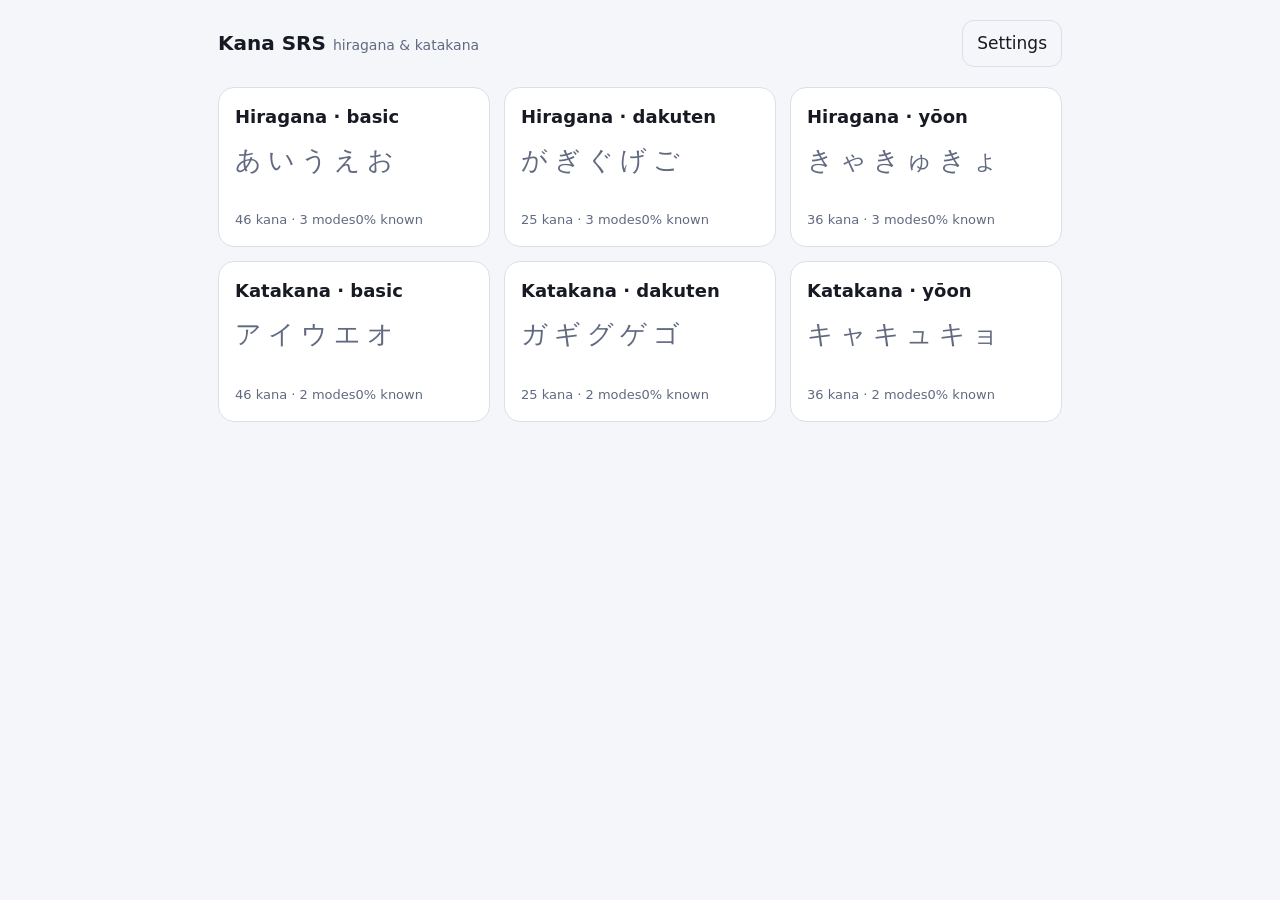
==== index.html @ 111c3815 "Kana SRS: offline hiragana/katakana drill app Standalone static page (no build step, no dependencies" ====
<!DOCTYPE html>
<!-- [MODULE] index | Page shell: screen containers, timer ring markup, script/style wiring, PWA hooks
     [IFACE] layer: presentation | in: nothing -> out: DOM nodes consumed by app.js | crosses: [browser DOM]
     [GRAPH] needs: [app-css, kana-data, srs, storage, app] | feeds: [browser-smoke] | group: presentation
     [STATE] stateless | persists: nothing | raises: nothing -->
<html lang="en">
<head>
  <meta charset="utf-8">
  <meta name="viewport" content="width=device-width, initial-scale=1, viewport-fit=cover">
  <meta name="theme-color" content="#11131a">
  <meta name="mobile-web-app-capable" content="yes">
  <title>Kana SRS</title>
  <link rel="manifest" href="manifest.webmanifest">
  <link rel="icon" href="icon.svg" type="image/svg+xml">
  <link rel="apple-touch-icon" href="icon.svg">
  <link rel="stylesheet" href="css/app.css">
</head>
<body>
<div class="app">

  <!-- Home: deck picker -->
  <section class="screen" id="screen-home">
    <div class="topbar">
      <h1>Kana SRS <span class="sub">hiragana &amp; katakana</span></h1>
      <button class="icon-btn ghost" id="btn-settings" type="button">Settings</button>
    </div>
    <p class="notice" id="storage-notice" hidden>
      This browser is not letting the page save progress (common when opening the file directly).
      Progress will be kept for this session only — export it from Settings before closing.
    </p>
    <div class="deck-grid" id="deck-grid"></div>
  </section>

  <!-- Deck: run length + mode picker -->
  <section class="screen" id="screen-deck" hidden>
    <div class="topbar">
      <button class="icon-btn ghost" data-nav="home" type="button">← Decks</button>
      <h1 id="deck-title"></h1>
    </div>
    <div class="field-row">
      <span>Cards per run</span>
      <div class="segmented" id="run-size"></div>
    </div>
    <div id="mode-list"></div>
  </section>

  <!-- Run: one question at a time -->
  <section class="screen" id="screen-run" hidden>
    <div class="topbar">
      <button class="icon-btn ghost" id="btn-quit" type="button">← Quit</button>
      <h1 id="run-title"></h1>
    </div>
    <div class="run-head">
      <div class="run-progress"><span id="run-bar"></span></div>
      <div class="run-count" id="run-count"></div>
    </div>

    <div class="prompt-box">
      <div class="timer" id="timer" data-tier="fast" hidden>
        <svg viewBox="0 0 120 120" aria-hidden="true">
          <circle class="track" cx="60" cy="60" r="52" fill="none" stroke-width="10"></circle>
          <circle class="bar" id="timer-bar" cx="60" cy="60" r="52" fill="none" stroke-width="10"
                  stroke-linecap="round" stroke-dasharray="326.7" stroke-dashoffset="0"></circle>
        </svg>
        <div class="readout"><span id="timer-value">0.0</span><small id="timer-tier">+5</small></div>
      </div>
      <div class="prompt" id="prompt"></div>
      <div class="prompt-hint" id="prompt-hint"></div>
    </div>

    <div class="options" id="options" hidden></div>

    <form class="type-form" id="type-form" hidden autocomplete="off">
      <input id="type-input" type="text" inputmode="latin" autocapitalize="off"
             autocorrect="off" spellcheck="false" placeholder="rōmaji">
      <button class="primary" type="submit" id="type-submit">Check</button>
    </form>

    <div class="verdict" id="verdict"></div>
  </section>

  <!-- Summary: what the run did to your scores -->
  <section class="screen" id="screen-summary" hidden>
    <div class="topbar">
      <button class="icon-btn ghost" data-nav="home" type="button">← Decks</button>
      <h1 id="summary-title">Run complete</h1>
    </div>
    <div class="stat-grid">
      <div class="stat"><div class="value" id="stat-correct"></div><div class="label">correct</div></div>
      <div class="stat"><div class="value" id="stat-points"></div><div class="label">points</div></div>
      <div class="stat"><div class="value" id="stat-fast"></div><div class="label">under 3s</div></div>
    </div>
    <div class="review-list" id="review-list"></div>
    <div class="actions">
      <button class="primary" id="btn-again" type="button">Run again</button>
      <button class="ghost" id="btn-to-deck" type="button">Back to deck</button>
    </div>
  </section>

  <!-- Settings: storage status, backup, reset -->
  <section class="screen" id="screen-settings" hidden>
    <div class="topbar">
      <button class="icon-btn ghost" data-nav="home" type="button">← Decks</button>
      <h1>Settings</h1>
    </div>

    <div class="panel">
      <h2>Storage</h2>
      <p id="storage-status"></p>
    </div>

    <div class="panel">
      <h2>Backup</h2>
      <p>Progress lives in this browser only. Export a copy before clearing site data or moving devices.</p>
      <div class="actions">
        <button class="primary" id="btn-export" type="button">Export progress</button>
        <button class="ghost" id="btn-import" type="button">Import progress</button>
        <input id="import-file" type="file" accept="application/json,.json" hidden>
      </div>
    </div>

    <div class="panel">
      <h2>Reset</h2>
      <p>Erases every score in every mode. There is no undo — export first.</p>
      <button class="danger" id="btn-reset" type="button">Reset all progress</button>
    </div>

    <div class="panel">
      <h2>Scoring</h2>
      <p>
        Multiple choice: correct within 3s <strong>+5</strong>, within 5s <strong>+3</strong>,
        slower <strong>+1</strong>, wrong <strong>−5</strong>.<br>
        Typing: correct <strong>+3</strong>, wrong <strong>−5</strong>.<br>
        Scores never drop below 0. Learned at <strong>10</strong>, confident at <strong>25</strong>,
        counted separately for each mode.
      </p>
    </div>
  </section>

</div>

<script src="js/kana-data.js"></script>
<script src="js/srs.js"></script>
<script src="js/storage.js"></script>
<script src="js/app.js"></script>
</body>
</html>
---- css/app.css ----
/* [MODULE] app-css | Visual layer: tablet-first dark/light theme, screen layout, timer ring, option grid
   [IFACE] layer: presentation | in: class names and data-state attributes set by app.js -> out: rendered styling | crosses: []
   [GRAPH] needs: [] | feeds: [index] | group: presentation
   [STATE] stateless | persists: nothing | raises: nothing */

/* Sized for a tablet held in two hands: option buttons are thumb-reachable and
   never smaller than 64px tall, and kana are set large enough that the shape
   differences the SRS is testing are actually visible. */

:root {
  --bg: #11131a;
  --surface: #1a1d27;
  --surface-2: #232734;
  --line: #2f3444;
  --text: #eef1f7;
  --muted: #98a0b5;
  --accent: #7aa2ff;
  --good: #49c17f;
  --warn: #e0a33a;
  --bad: #e4645c;
  --radius: 16px;
  color-scheme: dark;
}

@media (prefers-color-scheme: light) {
  :root {
    --bg: #f5f6fa;
    --surface: #ffffff;
    --surface-2: #eef0f6;
    --line: #dcdfe9;
    --text: #171a22;
    --muted: #616a80;
    --accent: #2f5fd8;
    --good: #1f9e5f;
    --warn: #b57a15;
    --bad: #cf4239;
    color-scheme: light;
  }
}

* { box-sizing: border-box; }

/* Every hideable block below sets its own display (flex/grid), which would
   otherwise win over the browser's [hidden] rule and leave the typing input
   on screen during multiple choice. */
[hidden] { display: none !important; }

html, body {
  margin: 0;
  height: 100%;
}

body {
  background: var(--bg);
  color: var(--text);
  font-family: system-ui, -apple-system, "Segoe UI", Roboto, sans-serif;
  font-size: 17px;
  line-height: 1.45;
  -webkit-tap-highlight-color: transparent;
  overscroll-behavior: none;
}

.app {
  max-width: 880px;
  margin: 0 auto;
  padding: 20px 18px 48px;
}

.screen[hidden] { display: none !important; }

/* --- Header ---------------------------------------------------------- */

.topbar {
  display: flex;
  align-items: center;
  gap: 12px;
  margin-bottom: 20px;
  min-height: 44px;
}

.topbar h1 {
  font-size: 20px;
  margin: 0;
  flex: 1;
  font-weight: 650;
}

.topbar .sub {
  color: var(--muted);
  font-size: 14px;
  font-weight: 400;
}

/* --- Buttons --------------------------------------------------------- */

button {
  font: inherit;
  color: inherit;
  border: 1px solid var(--line);
  background: var(--surface-2);
  border-radius: 12px;
  padding: 12px 16px;
  cursor: pointer;
  min-height: 48px;
  transition: transform .06s ease, background .12s ease, border-color .12s ease;
}

button:active { transform: scale(.98); }

button.primary {
  background: var(--accent);
  border-color: transparent;
  color: #fff;
  font-weight: 600;
}

button.ghost { background: transparent; }

button.danger { color: var(--bad); border-color: var(--bad); background: transparent; }

.icon-btn {
  padding: 10px 14px;
  min-height: 44px;
}

/* --- Deck grid ------------------------------------------------------- */

.deck-grid {
  display: grid;
  grid-template-columns: repeat(auto-fill, minmax(250px, 1fr));
  gap: 14px;
}

.deck-card {
  background: var(--surface);
  border: 1px solid var(--line);
  border-radius: var(--radius);
  padding: 16px;
  text-align: left;
  display: flex;
  flex-direction: column;
  gap: 12px;
}

.deck-card .deck-name {
  font-size: 18px;
  font-weight: 620;
}

.deck-card .deck-sample {
  font-size: 26px;
  letter-spacing: 6px;
  color: var(--muted);
  white-space: nowrap;
  overflow: hidden;
}

.meter {
  height: 8px;
  border-radius: 99px;
  background: var(--surface-2);
  overflow: hidden;
  display: flex;
}

.meter span { display: block; height: 100%; }
.meter .seg-learning { background: var(--warn); }
.meter .seg-learned { background: var(--accent); }
.meter .seg-confident { background: var(--good); }

.meter-label {
  display: flex;
  justify-content: space-between;
  font-size: 13px;
  color: var(--muted);
}

/* --- Mode rows ------------------------------------------------------- */

.mode-row {
  background: var(--surface);
  border: 1px solid var(--line);
  border-radius: var(--radius);
  padding: 16px;
  margin-bottom: 12px;
  display: grid;
  grid-template-columns: 1fr auto;
  gap: 12px 16px;
  align-items: center;
}

.mode-row .mode-name { font-weight: 620; font-size: 17px; }
.mode-row .mode-desc { color: var(--muted); font-size: 14px; }
.mode-row .mode-progress { grid-column: 1 / -1; display: grid; gap: 6px; }

.segmented {
  display: inline-flex;
  background: var(--surface-2);
  border: 1px solid var(--line);
  border-radius: 12px;
  padding: 4px;
  gap: 4px;
}

.segmented button {
  border: none;
  background: transparent;
  min-height: 40px;
  padding: 8px 18px;
  border-radius: 9px;
}

.segmented button[aria-pressed="true"] {
  background: var(--accent);
  color: #fff;
  font-weight: 600;
}

.field-row {
  display: flex;
  align-items: center;
  gap: 14px;
  flex-wrap: wrap;
  margin-bottom: 18px;
  color: var(--muted);
}

/* --- Run screen ------------------------------------------------------ */

.run-head {
  display: flex;
  align-items: center;
  gap: 16px;
  margin-bottom: 8px;
}

.run-progress {
  flex: 1;
  height: 6px;
  background: var(--surface-2);
  border-radius: 99px;
  overflow: hidden;
}

.run-progress span {
  display: block;
  height: 100%;
  background: var(--accent);
  transition: width .2s ease;
}

.run-count { font-variant-numeric: tabular-nums; color: var(--muted); font-size: 14px; }

.prompt-box {
  display: flex;
  flex-direction: column;
  align-items: center;
  gap: 10px;
  padding: 20px 12px 12px;
}

.timer {
  position: relative;
  width: 104px;
  height: 104px;
}

.timer svg { transform: rotate(-90deg); width: 100%; height: 100%; }
.timer .track { stroke: var(--surface-2); }
.timer .bar { stroke: var(--good); transition: stroke .2s linear; }
.timer[data-tier="ok"] .bar { stroke: var(--warn); }
.timer[data-tier="slow"] .bar { stroke: var(--muted); }

.timer .readout {
  position: absolute;
  inset: 0;
  display: grid;
  place-items: center;
  font-variant-numeric: tabular-nums;
  font-size: 22px;
  font-weight: 600;
}

.timer .readout small {
  display: block;
  font-size: 11px;
  font-weight: 500;
  color: var(--muted);
  text-align: center;
}

.prompt {
  font-size: 96px;
  line-height: 1.1;
  font-weight: 500;
  text-align: center;
  min-height: 116px;
}

.prompt.romaji { font-size: 64px; letter-spacing: 1px; }

.prompt-hint { color: var(--muted); font-size: 14px; }

.options {
  display: grid;
  grid-template-columns: 1fr 1fr;
  gap: 12px;
  margin-top: 14px;
}

.options button {
  min-height: 84px;
  font-size: 30px;
  background: var(--surface);
}

.options button.romaji-option { font-size: 26px; }
.options button[data-mark="correct"] { background: var(--good); border-color: transparent; color: #fff; }
.options button[data-mark="wrong"] { background: var(--bad); border-color: transparent; color: #fff; }
.options button[disabled] { opacity: .75; }

.type-form {
  display: flex;
  gap: 10px;
  margin-top: 18px;
}

.type-form input {
  flex: 1;
  font: inherit;
  font-size: 26px;
  padding: 14px 16px;
  border-radius: 12px;
  border: 1px solid var(--line);
  background: var(--surface);
  color: var(--text);
  text-align: center;
}

.type-form input:focus { outline: 2px solid var(--accent); outline-offset: 1px; }
.type-form[data-mark="correct"] input { border-color: var(--good); }
.type-form[data-mark="wrong"] input { border-color: var(--bad); }

.verdict {
  margin-top: 16px;
  min-height: 46px;
  text-align: center;
  font-size: 18px;
  font-weight: 600;
}

.verdict[data-mark="correct"] { color: var(--good); }
.verdict[data-mark="wrong"] { color: var(--bad); }
.verdict .detail { display: block; font-weight: 400; font-size: 15px; color: var(--muted); }

/* --- Summary --------------------------------------------------------- */

.stat-grid {
  display: grid;
  grid-template-columns: repeat(3, 1fr);
  gap: 12px;
  margin-bottom: 20px;
}

.stat {
  background: var(--surface);
  border: 1px solid var(--line);
  border-radius: var(--radius);
  padding: 14px;
  text-align: center;
}

.stat .value { font-size: 28px; font-weight: 650; font-variant-numeric: tabular-nums; }
.stat .label { color: var(--muted); font-size: 13px; }

.review-list { display: grid; gap: 8px; margin-bottom: 22px; }

.review-row {
  display: grid;
  grid-template-columns: 56px 1fr auto;
  align-items: center;
  gap: 12px;
  background: var(--surface);
  border: 1px solid var(--line);
  border-radius: 12px;
  padding: 10px 14px;
}

.review-row .kana { font-size: 30px; }
.review-row .delta { font-variant-numeric: tabular-nums; font-weight: 600; }
.review-row .delta.up { color: var(--good); }
.review-row .delta.down { color: var(--bad); }

.actions { display: flex; gap: 12px; flex-wrap: wrap; }

/* --- Settings -------------------------------------------------------- */

.panel {
  background: var(--surface);
  border: 1px solid var(--line);
  border-radius: var(--radius);
  padding: 18px;
  margin-bottom: 16px;
}

.panel h2 { margin: 0 0 8px; font-size: 17px; }
.panel p { margin: 0 0 14px; color: var(--muted); font-size: 14px; }

.notice {
  border-left: 3px solid var(--warn);
  padding-left: 12px;
  color: var(--warn);
  font-size: 14px;
  margin-bottom: 16px;
}

.notice[hidden] { display: none; }

@media (max-width: 420px) {
  .prompt { font-size: 76px; }
  .options button { min-height: 72px; font-size: 26px; }
  .stat-grid { grid-template-columns: 1fr 1fr; }
}
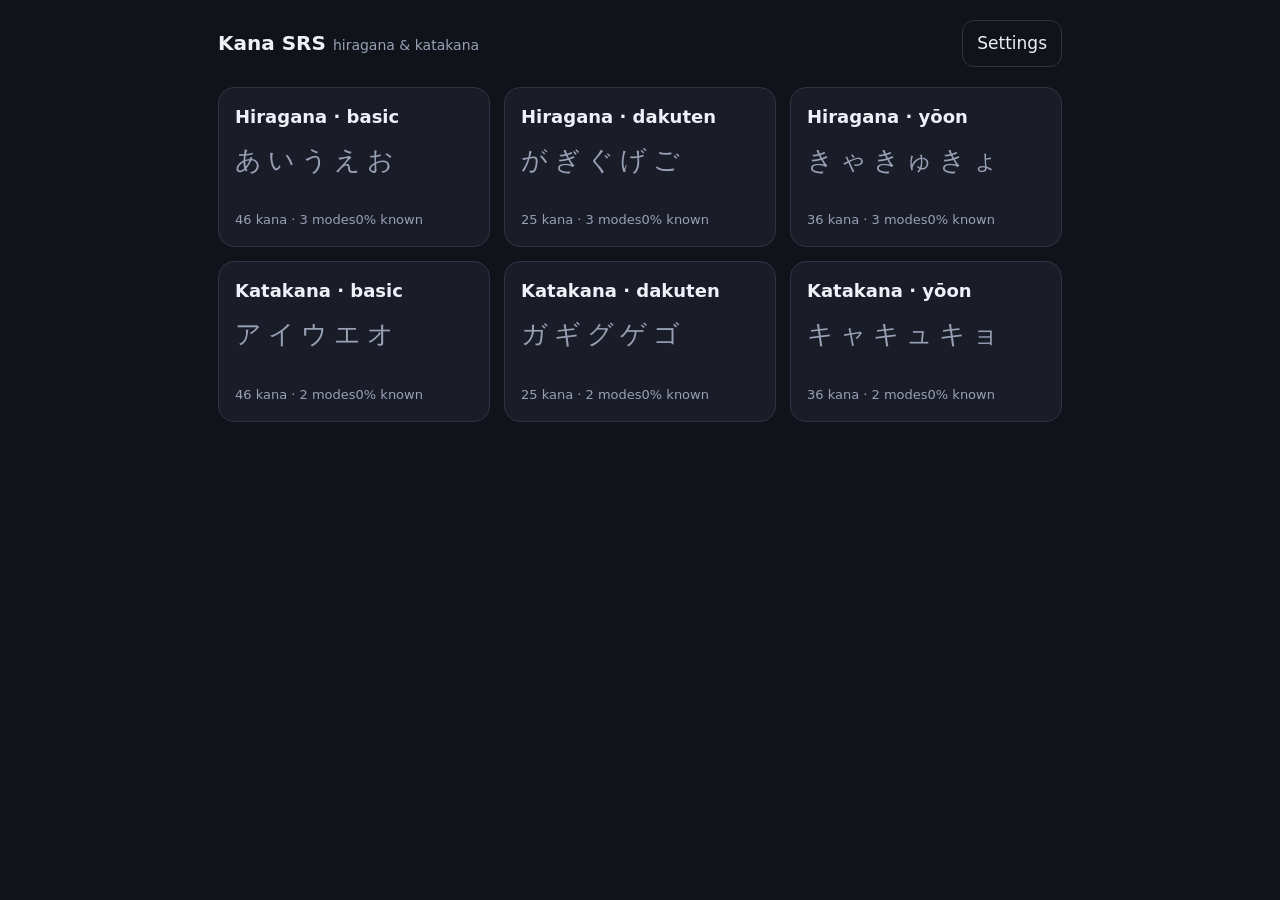
==== commit f614d638: "Add Dark / Light / Kids themes with a switcher in Settings Themes are now an explicit setting stored" ====
--- a/index.html
+++ b/index.html
@@ -7,7 +7,7 @@
 <head>
   <meta charset="utf-8">
   <meta name="viewport" content="width=device-width, initial-scale=1, viewport-fit=cover">
-  <meta name="theme-color" content="#11131a">
+  <meta name="theme-color" id="theme-color" content="#11131a">
   <meta name="mobile-web-app-capable" content="yes">
   <title>Kana SRS</title>
   <link rel="manifest" href="manifest.webmanifest">
@@ -85,6 +85,7 @@
       <button class="icon-btn ghost" data-nav="home" type="button">← Decks</button>
       <h1 id="summary-title">Run complete</h1>
     </div>
+    <div class="summary-cheer" id="summary-cheer" hidden></div>
     <div class="stat-grid">
       <div class="stat"><div class="value" id="stat-correct"></div><div class="label">correct</div></div>
       <div class="stat"><div class="value" id="stat-points"></div><div class="label">points</div></div>
@@ -102,6 +103,12 @@
     <div class="topbar">
       <button class="icon-btn ghost" data-nav="home" type="button">← Decks</button>
       <h1>Settings</h1>
+    </div>
+
+    <div class="panel">
+      <h2>Theme</h2>
+      <p>Dark and Light are the same layout in two palettes. Kids is warmer and cheers a little louder.</p>
+      <div class="segmented" id="theme-picker"></div>
     </div>
 
     <div class="panel">
--- a/css/app.css
+++ b/css/app.css
@@ -1,4 +1,4 @@
-/* [MODULE] app-css | Visual layer: tablet-first dark/light theme, screen layout, timer ring, option grid
+/* [MODULE] app-css | Visual layer: tablet-first dark/light/kids themes, screen layout, timer ring, option grid
    [IFACE] layer: presentation | in: class names and data-state attributes set by app.js -> out: rendered styling | crosses: []
    [GRAPH] needs: [] | feeds: [index] | group: presentation
    [STATE] stateless | persists: nothing | raises: nothing */
@@ -7,7 +7,8 @@
    never smaller than 64px tall, and kana are set large enough that the shape
    differences the SRS is testing are actually visible. */
 
-:root {
+:root,
+:root[data-theme="dark"] {
   --bg: #11131a;
   --surface: #1a1d27;
   --surface-2: #232734;
@@ -22,20 +23,35 @@
   color-scheme: dark;
 }
 
-@media (prefers-color-scheme: light) {
-  :root {
-    --bg: #f5f6fa;
-    --surface: #ffffff;
-    --surface-2: #eef0f6;
-    --line: #dcdfe9;
-    --text: #171a22;
-    --muted: #616a80;
-    --accent: #2f5fd8;
-    --good: #1f9e5f;
-    --warn: #b57a15;
-    --bad: #cf4239;
-    color-scheme: light;
-  }
+/* Themes are an explicit choice (Settings), never inferred from the OS: a
+   tablet handed to a child should not change its look because the system
+   theme flipped. app.js stamps data-theme on <html>. */
+:root[data-theme="light"] {
+  --bg: #f5f6fa;
+  --surface: #ffffff;
+  --surface-2: #eef0f6;
+  --line: #dcdfe9;
+  --text: #171a22;
+  --muted: #616a80;
+  --accent: #2f5fd8;
+  --good: #1f9e5f;
+  --warn: #b57a15;
+  --bad: #cf4239;
+  color-scheme: light;
+}
+
+:root[data-theme="kids"] {
+  --bg: #fff6e5;
+  --surface: #ffffff;
+  --surface-2: #ffe9c2;
+  --line: #ffd48a;
+  --text: #3b2a1a;
+  --muted: #8a6a4a;
+  --accent: #ff7a59;
+  --good: #22b7a0;
+  --warn: #ffb300;
+  --bad: #ff5c7a;
+  color-scheme: light;
 }
 
 * { box-sizing: border-box; }
@@ -421,3 +437,48 @@
   .options button { min-height: 72px; font-size: 26px; }
   .stat-grid { grid-template-columns: 1fr 1fr; }
 }
+
+/* --- Kids theme: playful feedback ------------------------------------ */
+
+:root[data-theme="kids"] body {
+  background: radial-gradient(circle at 10% 0%, #ffe3c2 0, var(--bg) 45%),
+              radial-gradient(circle at 100% 100%, #d9f5ef 0, var(--bg) 40%);
+  background-attachment: fixed;
+}
+
+:root[data-theme="kids"] .options button { font-weight: 600; }
+:root[data-theme="kids"] .deck-card .deck-sample { color: var(--accent); }
+:root[data-theme="kids"] .meter .seg-learning { background: var(--warn); }
+:root[data-theme="kids"] .timer .bar { stroke: var(--good); }
+:root[data-theme="kids"] .timer[data-tier="ok"] .bar { stroke: var(--warn); }
+:root[data-theme="kids"] .timer[data-tier="slow"] .bar { stroke: var(--accent); }
+:root[data-theme="kids"] .verdict { font-size: 22px; }
+
+:root[data-theme="kids"] .options button[data-mark="correct"] {
+  animation: kids-pop .4s cubic-bezier(.3, 1.6, .5, 1);
+}
+
+:root[data-theme="kids"] .options button[data-mark="wrong"] {
+  animation: kids-shake .35s ease;
+}
+
+:root[data-theme="kids"] .stat .value { color: var(--accent); }
+
+.summary-cheer {
+  text-align: center;
+  font-size: 22px;
+  font-weight: 650;
+  margin: -6px 0 18px;
+}
+
+@keyframes kids-pop {
+  0%   { transform: scale(1); }
+  50%  { transform: scale(1.08); }
+  100% { transform: scale(1); }
+}
+
+@keyframes kids-shake {
+  0%, 100% { transform: translateX(0); }
+  25%      { transform: translateX(-6px); }
+  75%      { transform: translateX(6px); }
+}
